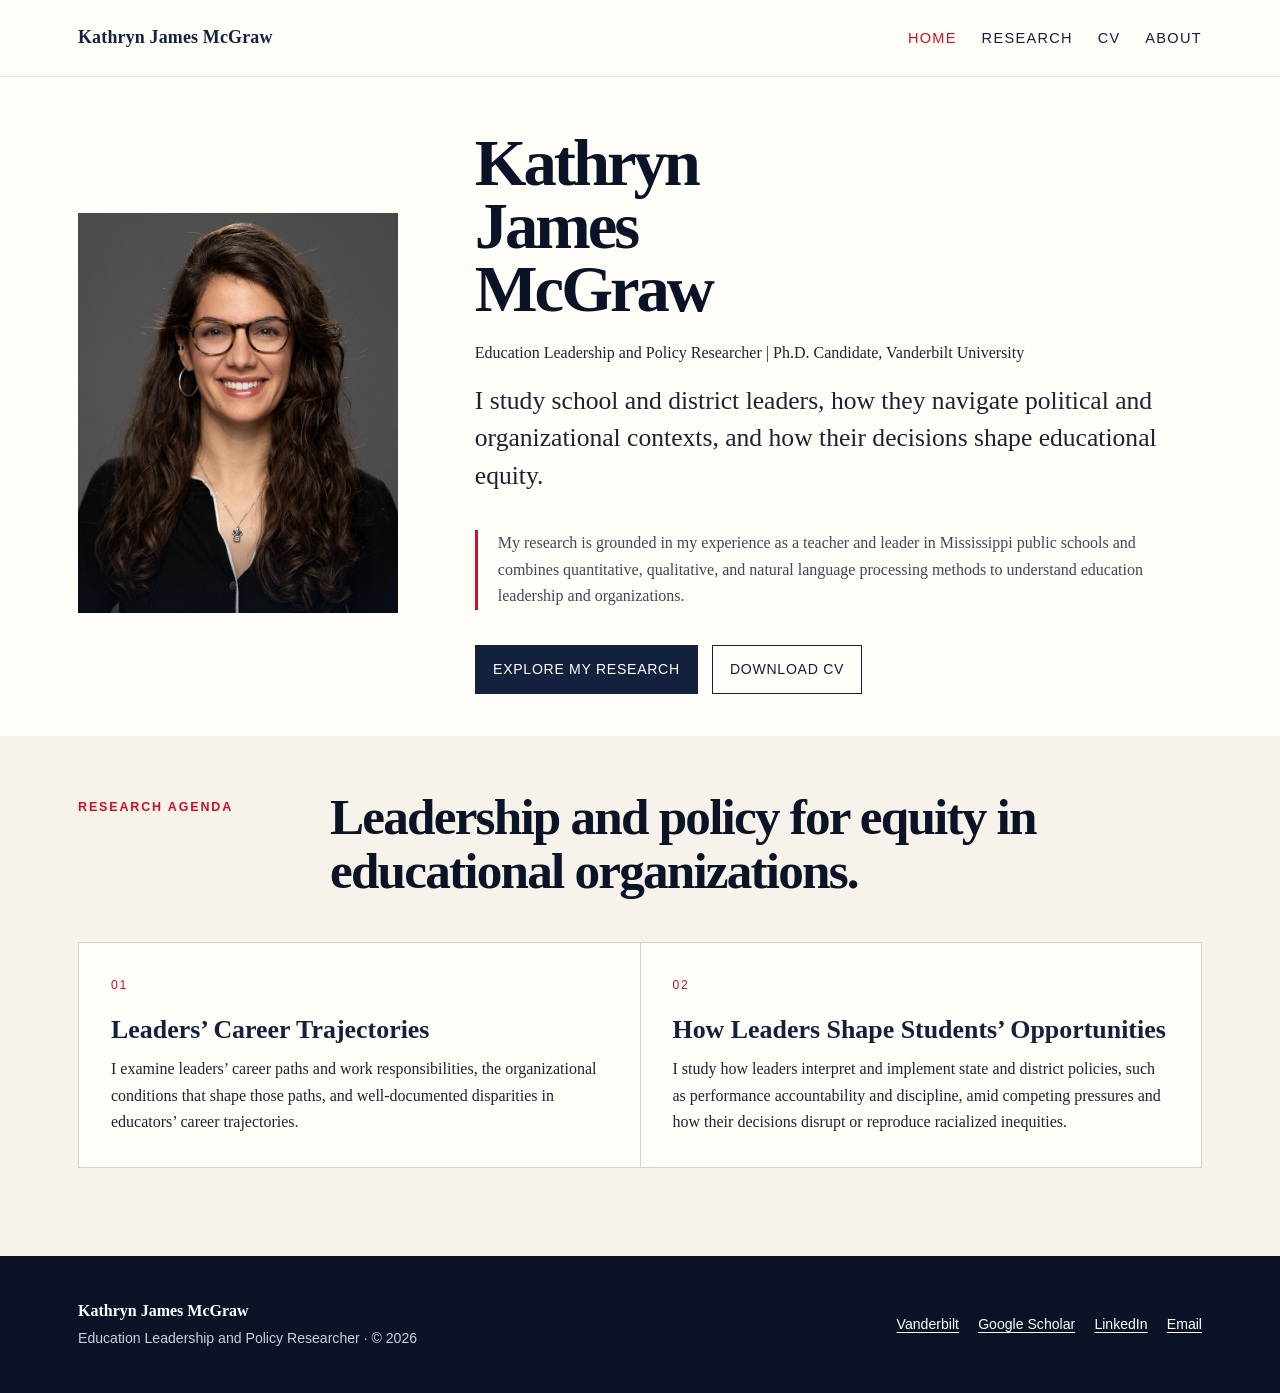
==== index.html @ 390ae4b3 "Publish initial website" ====
<!doctype html>
<html lang="en">
<head>
  <meta charset="utf-8">
  <meta name="viewport" content="width=device-width, initial-scale=1">
  <meta name="description" content="Kathryn James McGraw is an education leadership and policy researcher and Ph.D. Candidate at Vanderbilt University.">
  <title>Kathryn James McGraw | Education Leadership and Policy Researcher</title>
  <link rel="stylesheet" href="styles.css">
</head>
<body>
<a class="skip-link" href="#main">Skip to content</a>
<header class="site-header">
  <nav class="nav-wrap" aria-label="Primary navigation">
    <a class="brand" href="index.html">Kathryn James McGraw</a>
    <button class="menu-button" aria-expanded="false" aria-controls="nav-links">Menu</button>
    <div class="nav-links" id="nav-links">
      <a class="active" href="index.html">Home</a>
      <a href="research.html">Research</a>
      <a href="cv.html">CV</a>
      <a href="about.html">About</a>
    </div>
  </nav>
</header>
<main id="main">
  <section class="hero">
    <div class="hero-photo"><img src="assets/headshot.jpg" alt="Portrait of Kathryn James McGraw"></div>
    <div class="hero-copy">
      <h1>Kathryn<br>James<br>McGraw</h1>
      <p class="professional-line">Education Leadership and Policy Researcher | Ph.D. Candidate, Vanderbilt University</p>
      <p class="lede">I study school and district leaders, how they navigate political and organizational contexts, and how their decisions shape educational equity.</p>
      <p class="story-line">My research is grounded in my experience as a teacher and leader in Mississippi public schools and combines quantitative, qualitative, and natural language processing methods to understand education leadership and organizations.</p>
      <div class="actions">
        <a class="button primary" href="research.html">Explore my research</a>
        <a class="button secondary" href="files/Kathryn_James_McGraw_CV.pdf">Download CV</a>
      </div>
    </div>
  </section>

  <section class="section alt">
    <div class="container">
      <div class="section-head">
        <div class="section-label">Research agenda</div>
        <h2>Leadership and policy for equity in educational organizations.</h2>
      </div>
      <div class="cards cards-two">
        <article class="card">
          <div class="number">01</div>
          <h3>Leaders’ Career Trajectories</h3>
          <p>I examine leaders’ career paths and work responsibilities, the organizational conditions that shape those paths, and well-documented disparities in educators’ career trajectories.</p>
        </article>
        <article class="card">
          <div class="number">02</div>
          <h3>How Leaders Shape Students’ Opportunities</h3>
          <p>I study how leaders interpret and implement state and district policies, such as performance accountability and discipline, amid competing pressures and how their decisions disrupt or reproduce racialized inequities.</p>
        </article>
      </div>
    </div>
  </section>
</main>
<footer class="site-footer">
  <div class="container footer-grid">
    <div><strong>Kathryn James McGraw</strong><br><span class="small">Education Leadership and Policy Researcher · © <span data-year></span></span></div>
    <div class="footer-links">
      <a href="https://peabody.vanderbilt.edu/person/kathryn-james-mcgraw/">Vanderbilt</a>
      <a href="https://scholar.google.com/citations?user=I312zUMAAAAJ&amp;hl=en">Google Scholar</a>
      <a href="https://www.linkedin.com/in/kathryn-james-mcgraw/">LinkedIn</a>
      <a href="mailto:kathryn.e.mcgraw@vanderbilt.edu">Email</a>
    </div>
  </div>
</footer>
<script src="script.js"></script>
</body>
</html>
---- styles.css ----
:root {
  --navy: #14213d;
  --navy-deep: #0b1326;
  --red: #ce1126;
  --cream: #f7f3ea;
  --paper: #fffdf8;
  --ink: #1d2430;
  --muted: #667085;
  --line: #d9d2c4;
  --max: 1180px;
  --serif: Georgia, 'Times New Roman', Times, serif;
  --sans: -apple-system, BlinkMacSystemFont, 'Segoe UI', sans-serif;
}

* { box-sizing: border-box; }
html { scroll-behavior: smooth; }
body {
  margin: 0;
  color: var(--ink);
  background: var(--paper);
  font-family: var(--serif);
  line-height: 1.65;
  -webkit-font-smoothing: antialiased;
}
a { color: var(--navy); text-decoration-thickness: 1px; text-underline-offset: 3px; }
a:hover { color: var(--red); }
img { max-width: 100%; display: block; }

.skip-link { position: absolute; left: -999px; top: 0; }
.skip-link:focus { left: 1rem; top: 1rem; z-index: 1000; background: white; padding: .75rem 1rem; }

.site-header {
  position: sticky;
  top: 0;
  z-index: 20;
  background: rgba(255,253,248,.96);
  border-bottom: 1px solid rgba(20,33,61,.12);
  backdrop-filter: blur(9px);
}
.nav-wrap {
  max-width: var(--max);
  margin: 0 auto;
  min-height: 76px;
  padding: 0 28px;
  display: flex;
  align-items: center;
  justify-content: space-between;
  gap: 2rem;
}
.brand { text-decoration: none; font-weight: 700; font-size: 1.12rem; letter-spacing: .01em; }
.nav-links { display: flex; gap: 1.55rem; align-items: center; }
.nav-links a { font-family: var(--sans); font-size: .91rem; text-decoration: none; text-transform: uppercase; letter-spacing: .09em; }
.nav-links a.active { color: var(--red); }
.menu-button { display: none; border: 0; background: none; font: inherit; color: var(--navy); }

.container { max-width: var(--max); margin: 0 auto; padding: 0 28px; }
.hero {
  display: grid;
  grid-template-columns: minmax(320px, 1.05fr) minmax(420px, 1fr);
  align-items: stretch;
  min-height: calc(100vh - 76px);
}
.hero-photo { position: relative; overflow: hidden; min-height: 650px; background: var(--navy); }
.hero-photo img { width: 100%; height: 100%; object-fit: cover; object-position: center 20%; filter: saturate(.9) contrast(1.02); }
.hero-photo::after { content: ''; position: absolute; inset: auto 0 0 0; height: 22%; background: linear-gradient(transparent, rgba(11,19,38,.42)); }
.hero-copy { padding: clamp(60px, 7vw, 116px) clamp(36px, 6vw, 94px); display: flex; flex-direction: column; justify-content: center; background: var(--cream); }
.eyebrow { font-family: var(--sans); color: var(--red); text-transform: uppercase; letter-spacing: .16em; font-size: .79rem; font-weight: 700; margin: 0 0 1.1rem; }
h1 { color: var(--navy-deep); font-size: clamp(3.2rem, 6vw, 6.5rem); line-height: .95; letter-spacing: -.045em; margin: 0 0 1.2rem; font-weight: 600; }
.subtitle { font-size: clamp(1.25rem, 2vw, 1.55rem); color: var(--navy); margin: 0 0 2rem; }
.lede { font-size: clamp(1.25rem, 2vw, 1.66rem); line-height: 1.45; margin: 0 0 2.3rem; max-width: 720px; }
.story-line { border-left: 3px solid var(--red); padding-left: 1.25rem; color: #404755; margin: 0 0 2.2rem; max-width: 680px; }
.actions { display: flex; flex-wrap: wrap; gap: .85rem; }
.button { display: inline-flex; align-items: center; justify-content: center; gap: .45rem; padding: .76rem 1.08rem; border: 1px solid var(--navy); font-family: var(--sans); font-size: .88rem; letter-spacing: .05em; text-decoration: none; text-transform: uppercase; }
.button.primary { color: white; background: var(--navy); }
.button.primary:hover { background: var(--red); border-color: var(--red); }
.button.secondary { background: transparent; }

.section { padding: 88px 0; }
.section.alt { background: var(--cream); }
.section-head { display: grid; grid-template-columns: 220px 1fr; gap: 2rem; margin-bottom: 44px; align-items: start; }
.section-label { font-family: var(--sans); text-transform: uppercase; letter-spacing: .15em; color: var(--red); font-size: .78rem; font-weight: 700; padding-top: .45rem; }
h2 { margin: 0; font-size: clamp(2.3rem, 4vw, 4.3rem); line-height: 1.05; color: var(--navy-deep); letter-spacing: -.035em; font-weight: 600; }
h3 { margin: 0 0 .7rem; font-size: 1.62rem; color: var(--navy); line-height: 1.2; }
p { margin-top: 0; }

.cards { display: grid; grid-template-columns: repeat(3, 1fr); gap: 1px; background: var(--line); border: 1px solid var(--line); }
.card { background: var(--paper); padding: 32px; }
.card .number { font-family: var(--sans); color: var(--red); font-size: .76rem; letter-spacing: .14em; margin-bottom: 1.2rem; }
.card p { margin-bottom: 0; }

.page-hero { padding: 92px 0 66px; background: var(--cream); border-bottom: 1px solid var(--line); }
.page-hero .container { display: grid; grid-template-columns: 220px 1fr; gap: 2rem; }
.page-hero p { max-width: 760px; font-size: 1.28rem; margin-top: 1.25rem; }

.research-block { display: grid; grid-template-columns: 270px 1fr; gap: 54px; padding: 50px 0; border-top: 1px solid var(--line); }
.research-block:first-of-type { border-top: 0; padding-top: 0; }
.research-kicker { font-family: var(--sans); color: var(--red); text-transform: uppercase; letter-spacing: .14em; font-size: .75rem; }
.project-list { list-style: none; padding: 0; margin: 1.6rem 0 0; }
.project-list li { padding: 1.05rem 0; border-top: 1px solid var(--line); }
.project-title { font-weight: 700; color: var(--navy); }
.project-meta { color: var(--muted); font-family: var(--sans); font-size: .9rem; margin-top: .25rem; }

.pub-list { list-style: none; padding: 0; margin: 0; }
.pub-list li { padding: 1.3rem 0; border-top: 1px solid var(--line); }
.pub-list li:first-child { border-top: 0; }
.pub-type { font-family: var(--sans); color: var(--red); font-size: .73rem; text-transform: uppercase; letter-spacing: .12em; display: block; margin-bottom: .25rem; }

.cv-layout { display: grid; grid-template-columns: 320px 1fr; gap: 56px; align-items: start; }
.cv-panel { position: sticky; top: 108px; background: var(--navy); color: white; padding: 32px; }
.cv-panel h3 { color: white; }
.cv-panel a { color: white; }
.cv-viewer { width: 100%; min-height: 940px; border: 1px solid var(--line); background: white; }

.about-grid { display: grid; grid-template-columns: minmax(280px, .72fr) minmax(420px, 1.25fr); gap: 70px; align-items: start; }
.about-photo { position: sticky; top: 108px; }
.about-photo img { width: 100%; aspect-ratio: 4/5; object-fit: cover; object-position: center top; }
.about-copy p { font-size: 1.12rem; }
.about-copy .intro { font-size: 1.45rem; line-height: 1.48; color: var(--navy); }
.link-row { display: flex; gap: 1rem; flex-wrap: wrap; padding-top: 1rem; }

.site-footer { background: var(--navy-deep); color: white; padding: 42px 0; }
.footer-grid { display: flex; align-items: center; justify-content: space-between; gap: 2rem; }
.site-footer a { color: white; }
.footer-links { display: flex; flex-wrap: wrap; gap: 1.2rem; font-family: var(--sans); font-size: .88rem; }
.small { font-size: .88rem; color: #c9d0de; font-family: var(--sans); }

@media (max-width: 900px) {
  .hero { grid-template-columns: 1fr; min-height: auto; }
  .hero-photo { min-height: 72vh; }
  .hero-copy { padding: 58px 28px 70px; }
  h1 { font-size: clamp(3.2rem, 14vw, 5rem); }
  .cards { grid-template-columns: 1fr; }
  .section-head, .page-hero .container, .research-block, .cv-layout, .about-grid { grid-template-columns: 1fr; }
  .cv-panel, .about-photo { position: static; }
  .section-head { gap: .6rem; }
  .page-hero .container { gap: .5rem; }
}

@media (max-width: 700px) {
  .nav-wrap { min-height: 66px; padding: 0 20px; }
  .menu-button { display: block; }
  .nav-links { display: none; position: absolute; top: 66px; left: 0; right: 0; background: var(--paper); padding: 1.2rem 20px 1.5rem; border-bottom: 1px solid var(--line); flex-direction: column; align-items: flex-start; gap: .8rem; }
  .nav-links.open { display: flex; }
  .container { padding: 0 20px; }
  .hero-photo { min-height: 60vh; }
  .section { padding: 64px 0; }
  .page-hero { padding: 68px 0 48px; }
  .footer-grid { align-items: flex-start; flex-direction: column; }
  .cv-viewer { min-height: 720px; }
}


/* Draft 2 refinements */
.cards-two { grid-template-columns: repeat(2, minmax(0, 1fr)); }
.cv-main { background: var(--cream, #f7f3e8); }
.cv-only { padding: clamp(1rem, 2.5vw, 2.5rem); }
.cv-viewer-large { display: block; width: min(1180px, 100%); height: calc(100vh - 150px); min-height: 760px; margin: 0 auto; border: 1px solid rgba(20, 43, 72, .18); box-shadow: 0 12px 36px rgba(20, 43, 72, .12); background: white; }
@media (max-width: 760px) { .cards-two { grid-template-columns: 1fr; } .cv-only { padding: .75rem; } .cv-viewer-large { height: calc(100vh - 120px); min-height: 620px; } }


/* Compact two-column research strands */
.research-strand {
  grid-template-columns: minmax(220px, 30%) minmax(0, 70%);
  gap: clamp(28px, 4vw, 48px);
  align-items: start;
  padding: 38px 0;
}
.research-strand:first-of-type { padding-top: 0; }
.research-overview p { margin: .9rem 0 0; }
.compact-projects { margin: 0; }
.compact-projects li { padding: .85rem 0; }
.compact-projects li:first-child { padding-top: 0; border-top: 0; }
@media (max-width: 900px) {
  .research-strand { grid-template-columns: 1fr; gap: 16px; }
  .compact-projects { margin-top: .25rem; }
}


/* Compact homepage hero and higher research agenda */
@media (min-width: 901px) {
  .hero {
    max-width: var(--max);
    margin: 0 auto;
    padding: 46px 28px 34px;
    grid-template-columns: minmax(230px, 320px) minmax(0, 1fr);
    gap: clamp(42px, 6vw, 82px);
    align-items: center;
    min-height: auto;
  }
  .hero-photo {
    min-height: 0;
    height: auto;
    aspect-ratio: 4 / 5;
    align-self: center;
  }
  .hero-copy {
    padding: 8px 0;
    background: transparent;
  }
  .hero-copy h1 {
    font-size: clamp(3.35rem, 5.2vw, 5.45rem);
  }
  .hero + .section {
    padding-top: 54px;
  }
}

.project-title a {
  color: inherit;
  text-decoration-thickness: 1px;
  text-underline-offset: 4px;
}
.project-title a:hover { color: var(--red); }
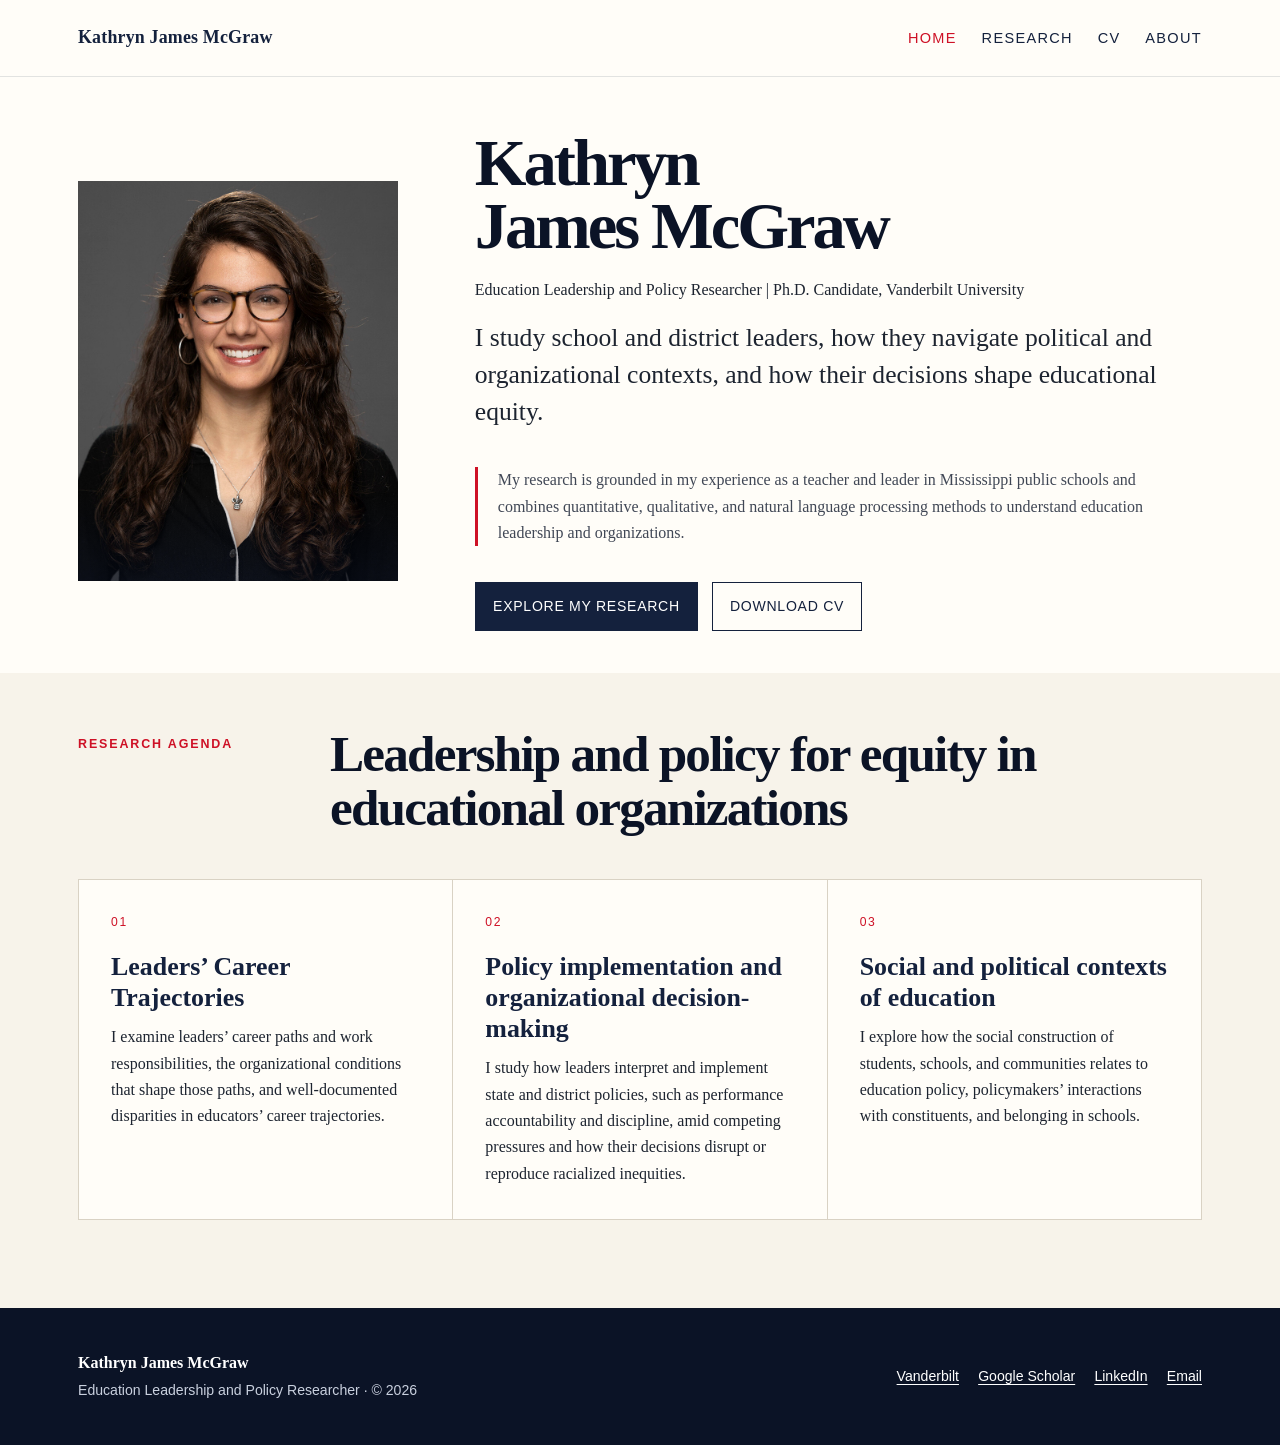
==== commit eea4da06: "Add files via upload" ====
--- a/index.html
+++ b/index.html
@@ -25,7 +25,7 @@
   <section class="hero">
     <div class="hero-photo"><img src="assets/headshot.jpg" alt="Portrait of Kathryn James McGraw"></div>
     <div class="hero-copy">
-      <h1>Kathryn<br>James<br>McGraw</h1>
+      <h1>Kathryn<br>James McGraw</h1>
       <p class="professional-line">Education Leadership and Policy Researcher | Ph.D. Candidate, Vanderbilt University</p>
       <p class="lede">I study school and district leaders, how they navigate political and organizational contexts, and how their decisions shape educational equity.</p>
       <p class="story-line">My research is grounded in my experience as a teacher and leader in Mississippi public schools and combines quantitative, qualitative, and natural language processing methods to understand education leadership and organizations.</p>
@@ -40,9 +40,9 @@
     <div class="container">
       <div class="section-head">
         <div class="section-label">Research agenda</div>
-        <h2>Leadership and policy for equity in educational organizations.</h2>
+        <h2>Leadership and policy for equity in educational organizations</h2>
       </div>
-      <div class="cards cards-two">
+      <div class="cards">
         <article class="card">
           <div class="number">01</div>
           <h3>Leaders’ Career Trajectories</h3>
@@ -50,8 +50,13 @@
         </article>
         <article class="card">
           <div class="number">02</div>
-          <h3>How Leaders Shape Students’ Opportunities</h3>
+          <h3>Policy implementation and organizational decision-making</h3>
           <p>I study how leaders interpret and implement state and district policies, such as performance accountability and discipline, amid competing pressures and how their decisions disrupt or reproduce racialized inequities.</p>
+        </article>
+        <article class="card">
+          <div class="number">03</div>
+          <h3>Social and political contexts of education</h3>
+          <p>I explore how the social construction of students, schools, and communities relates to education policy, policymakers’ interactions with constituents, and belonging in schools.</p>
         </article>
       </div>
     </div>
--- a/styles.css
+++ b/styles.css
@@ -211,3 +211,26 @@
   text-underline-offset: 4px;
 }
 .project-title a:hover { color: var(--red); }
+
+.project-heading-line {
+  display: flex;
+  align-items: baseline;
+  justify-content: space-between;
+  gap: 1rem;
+}
+.project-kicker {
+  flex: 0 0 auto;
+  white-space: nowrap;
+  text-align: right;
+}
+@media (max-width: 640px) {
+  .project-heading-line { align-items: flex-start; flex-direction: column; gap: .2rem; }
+  .project-kicker { text-align: left; }
+}
+
+/* Research page title aligned with the publications heading */
+.research-page-title {
+  font-size: clamp(2.3rem, 4vw, 4.3rem);
+  line-height: 1.05;
+  letter-spacing: -.035em;
+}
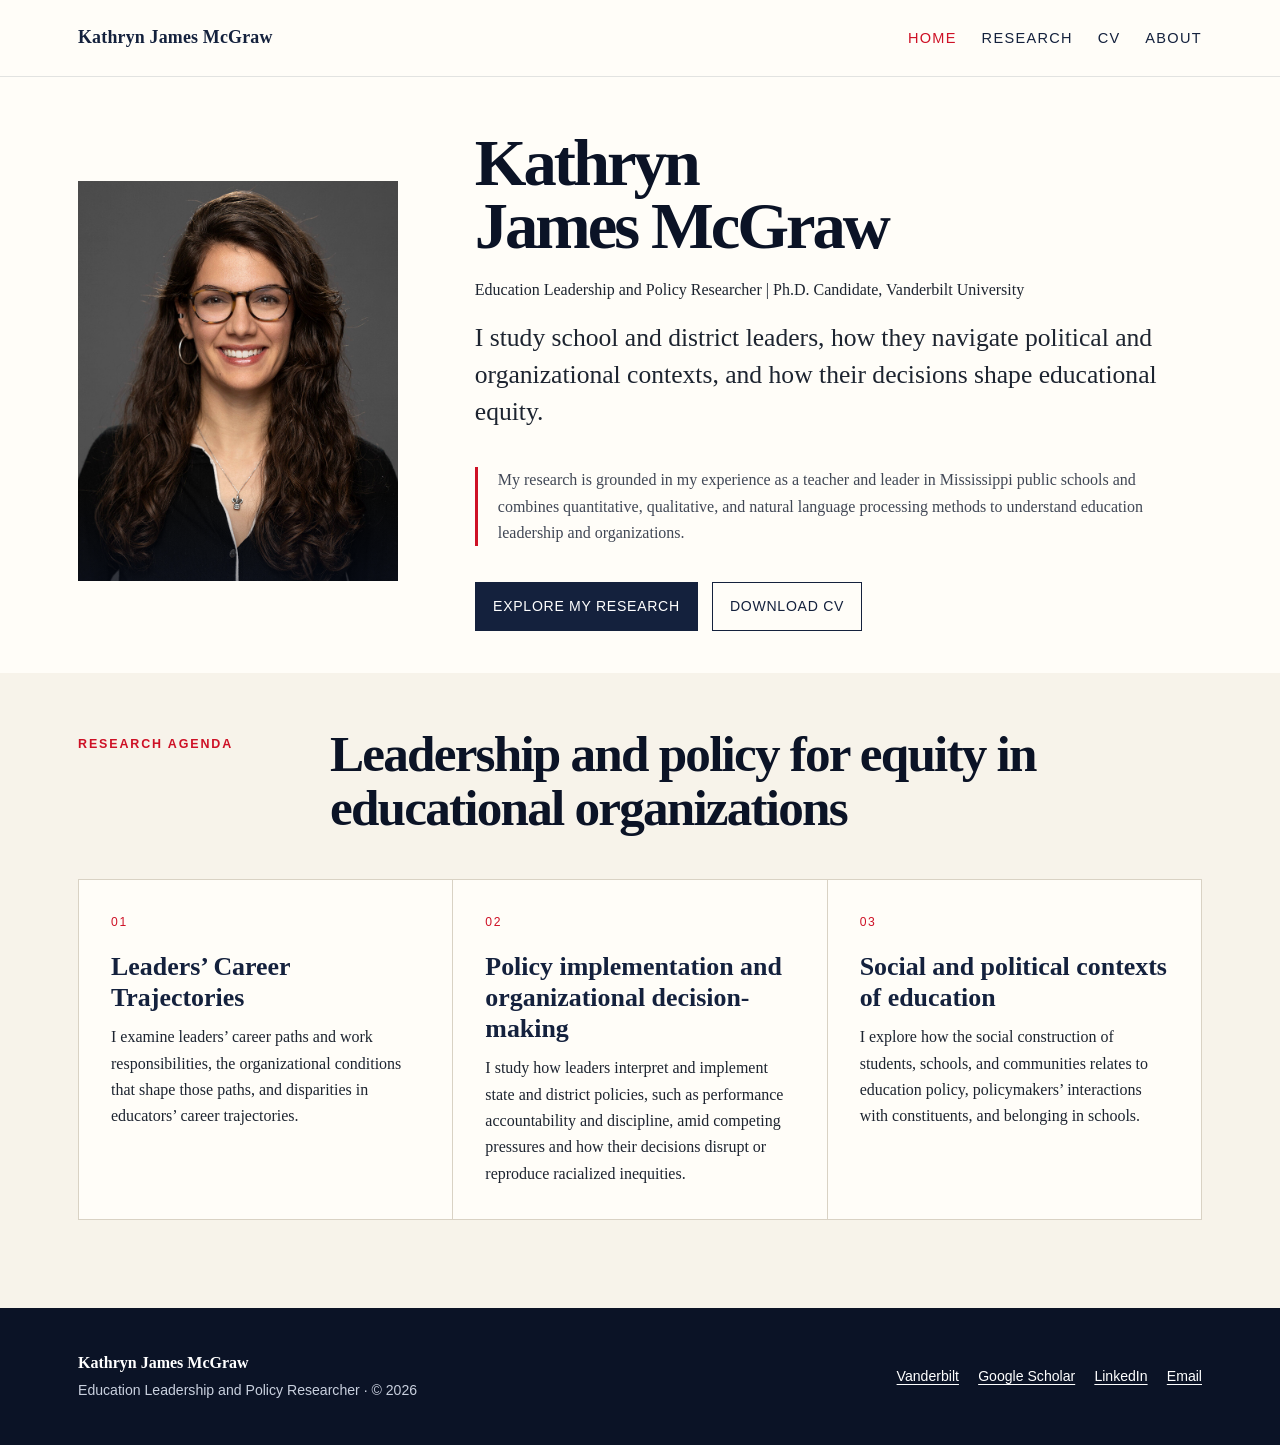
==== commit 32cbb26a: "Update index.html" ====
--- a/index.html
+++ b/index.html
@@ -46,7 +46,7 @@
         <article class="card">
           <div class="number">01</div>
           <h3>Leaders’ Career Trajectories</h3>
-          <p>I examine leaders’ career paths and work responsibilities, the organizational conditions that shape those paths, and well-documented disparities in educators’ career trajectories.</p>
+          <p>I examine leaders’ career paths and work responsibilities, the organizational conditions that shape those paths, and disparities in educators’ career trajectories.</p>
         </article>
         <article class="card">
           <div class="number">02</div>
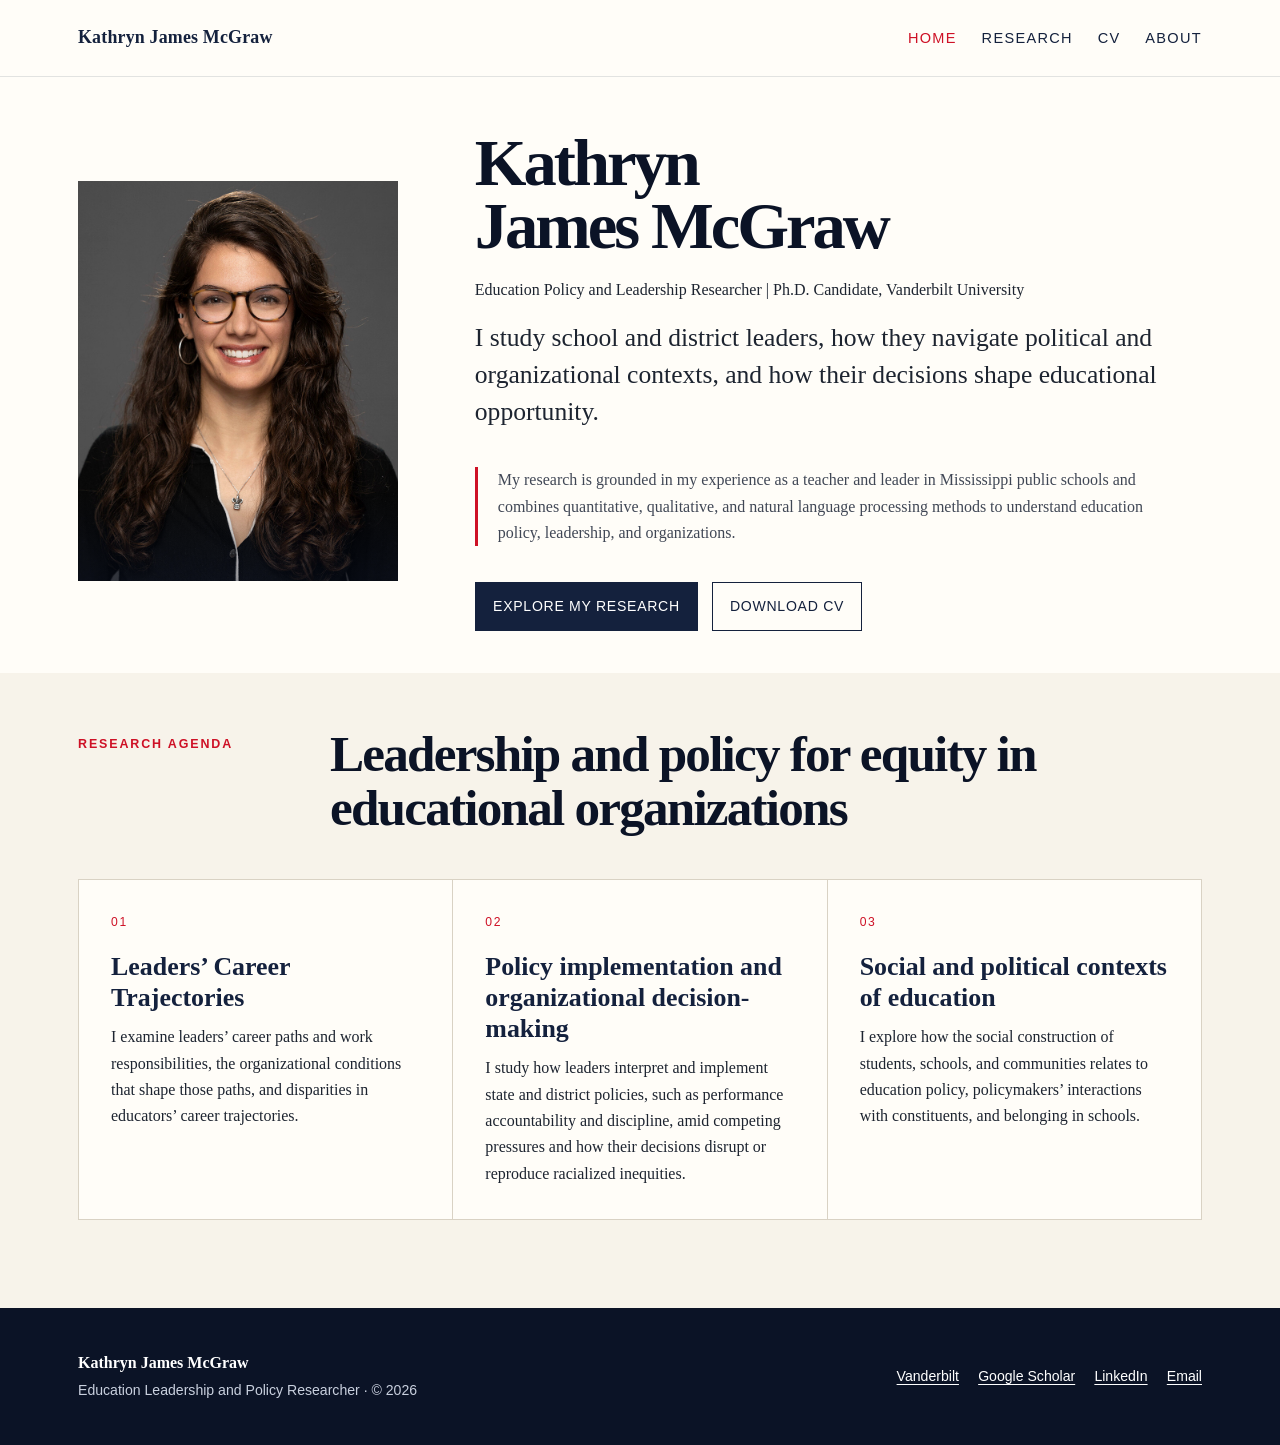
==== commit 78ed6079: "Update index.html" ====
--- a/index.html
+++ b/index.html
@@ -3,8 +3,8 @@
 <head>
   <meta charset="utf-8">
   <meta name="viewport" content="width=device-width, initial-scale=1">
-  <meta name="description" content="Kathryn James McGraw is an education leadership and policy researcher and Ph.D. Candidate at Vanderbilt University.">
-  <title>Kathryn James McGraw | Education Leadership and Policy Researcher</title>
+  <meta name="description" content="Kathryn James McGraw is an education policy and leadership researcher and Ph.D. Candidate at Vanderbilt University.">
+  <title>Kathryn James McGraw | Education Policy and Leadership Researcher</title>
   <link rel="stylesheet" href="styles.css">
 </head>
 <body>
@@ -26,9 +26,9 @@
     <div class="hero-photo"><img src="assets/headshot.jpg" alt="Portrait of Kathryn James McGraw"></div>
     <div class="hero-copy">
       <h1>Kathryn<br>James McGraw</h1>
-      <p class="professional-line">Education Leadership and Policy Researcher | Ph.D. Candidate, Vanderbilt University</p>
-      <p class="lede">I study school and district leaders, how they navigate political and organizational contexts, and how their decisions shape educational equity.</p>
-      <p class="story-line">My research is grounded in my experience as a teacher and leader in Mississippi public schools and combines quantitative, qualitative, and natural language processing methods to understand education leadership and organizations.</p>
+      <p class="professional-line">Education Policy and Leadership Researcher | Ph.D. Candidate, Vanderbilt University</p>
+      <p class="lede">I study school and district leaders, how they navigate political and organizational contexts, and how their decisions shape educational opportunity.</p>
+      <p class="story-line">My research is grounded in my experience as a teacher and leader in Mississippi public schools and combines quantitative, qualitative, and natural language processing methods to understand education policy, leadership, and organizations.</p>
       <div class="actions">
         <a class="button primary" href="research.html">Explore my research</a>
         <a class="button secondary" href="files/Kathryn_James_McGraw_CV.pdf">Download CV</a>
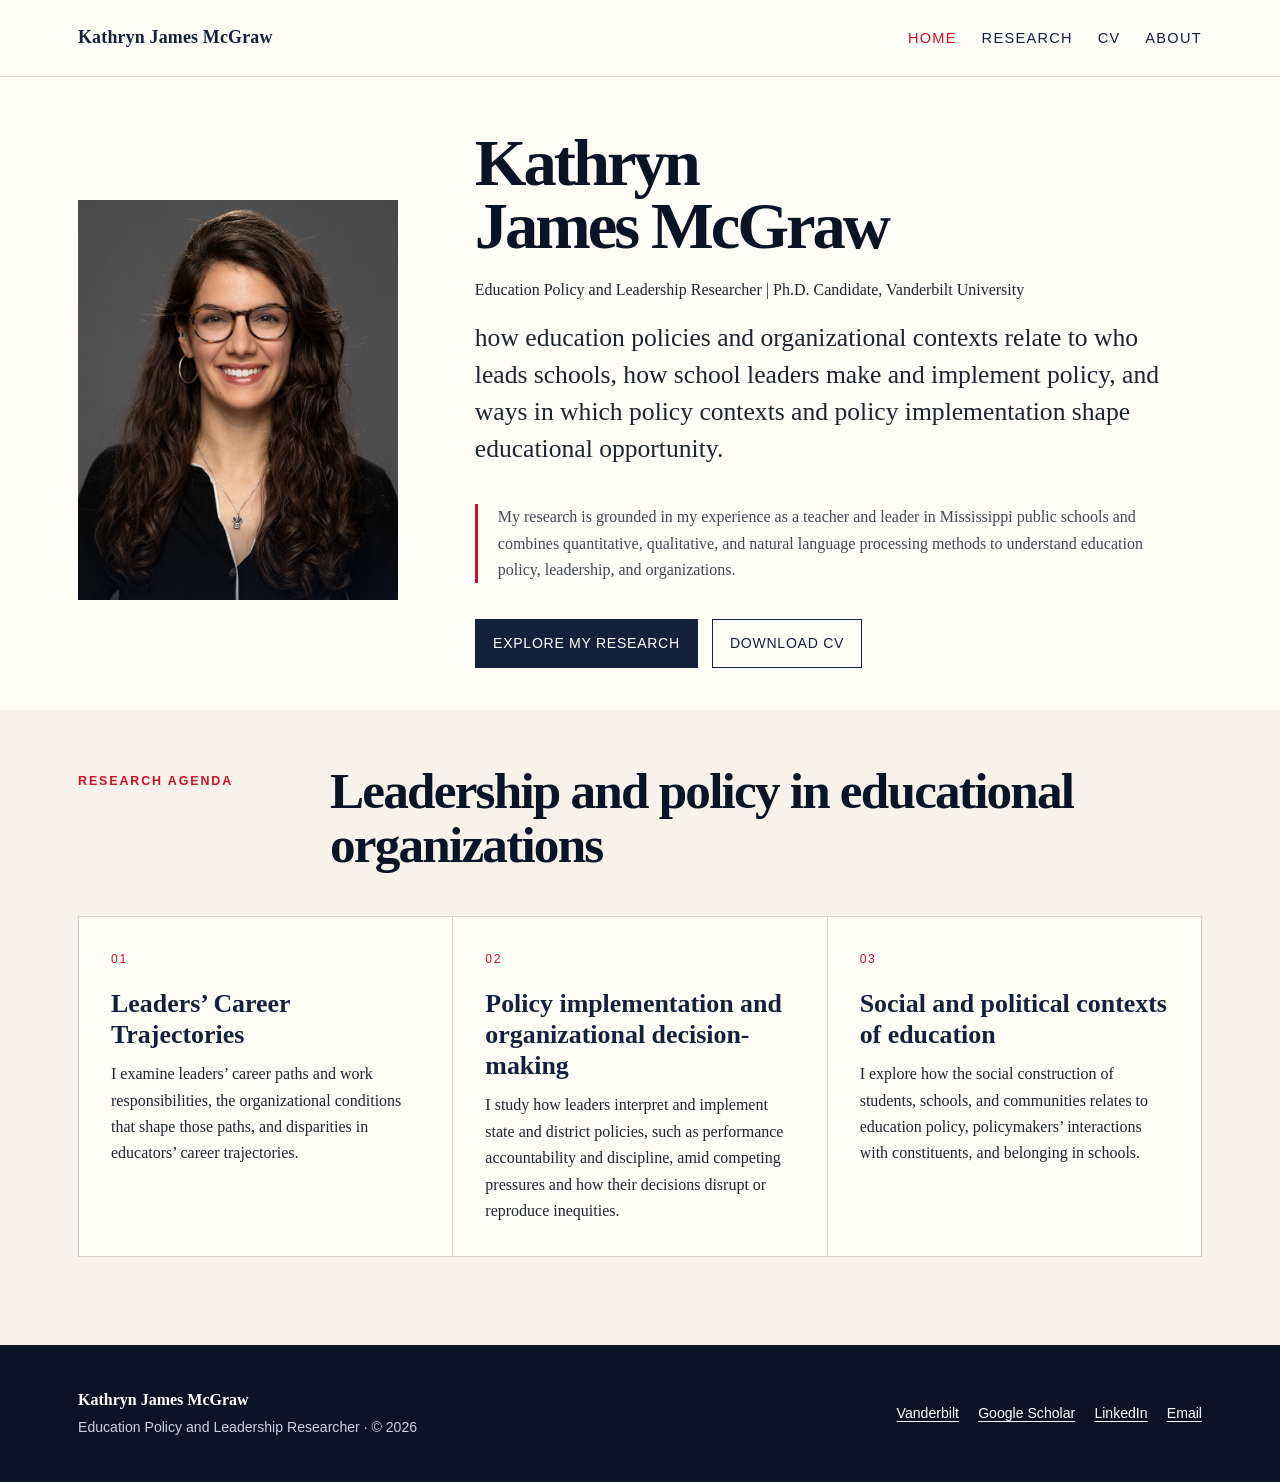
==== commit 47dae677: "Update index.html" ====
--- a/index.html
+++ b/index.html
@@ -27,7 +27,7 @@
     <div class="hero-copy">
       <h1>Kathryn<br>James McGraw</h1>
       <p class="professional-line">Education Policy and Leadership Researcher | Ph.D. Candidate, Vanderbilt University</p>
-      <p class="lede">I study school and district leaders, how they navigate political and organizational contexts, and how their decisions shape educational opportunity.</p>
+      <p class="lede">how education policies and organizational contexts relate to who leads schools, how school leaders make and implement policy, and ways in which policy contexts and policy implementation shape educational opportunity.</p>
       <p class="story-line">My research is grounded in my experience as a teacher and leader in Mississippi public schools and combines quantitative, qualitative, and natural language processing methods to understand education policy, leadership, and organizations.</p>
       <div class="actions">
         <a class="button primary" href="research.html">Explore my research</a>
@@ -40,7 +40,7 @@
     <div class="container">
       <div class="section-head">
         <div class="section-label">Research agenda</div>
-        <h2>Leadership and policy for equity in educational organizations</h2>
+        <h2>Leadership and policy in educational organizations</h2>
       </div>
       <div class="cards">
         <article class="card">
@@ -51,7 +51,7 @@
         <article class="card">
           <div class="number">02</div>
           <h3>Policy implementation and organizational decision-making</h3>
-          <p>I study how leaders interpret and implement state and district policies, such as performance accountability and discipline, amid competing pressures and how their decisions disrupt or reproduce racialized inequities.</p>
+          <p>I study how leaders interpret and implement state and district policies, such as performance accountability and discipline, amid competing pressures and how their decisions disrupt or reproduce inequities.</p>
         </article>
         <article class="card">
           <div class="number">03</div>
@@ -64,7 +64,7 @@
 </main>
 <footer class="site-footer">
   <div class="container footer-grid">
-    <div><strong>Kathryn James McGraw</strong><br><span class="small">Education Leadership and Policy Researcher · © <span data-year></span></span></div>
+    <div><strong>Kathryn James McGraw</strong><br><span class="small">Education Policy and Leadership Researcher · © <span data-year></span></span></div>
     <div class="footer-links">
       <a href="https://peabody.vanderbilt.edu/person/kathryn-james-mcgraw/">Vanderbilt</a>
       <a href="https://scholar.google.com/citations?user=I312zUMAAAAJ&amp;hl=en">Google Scholar</a>
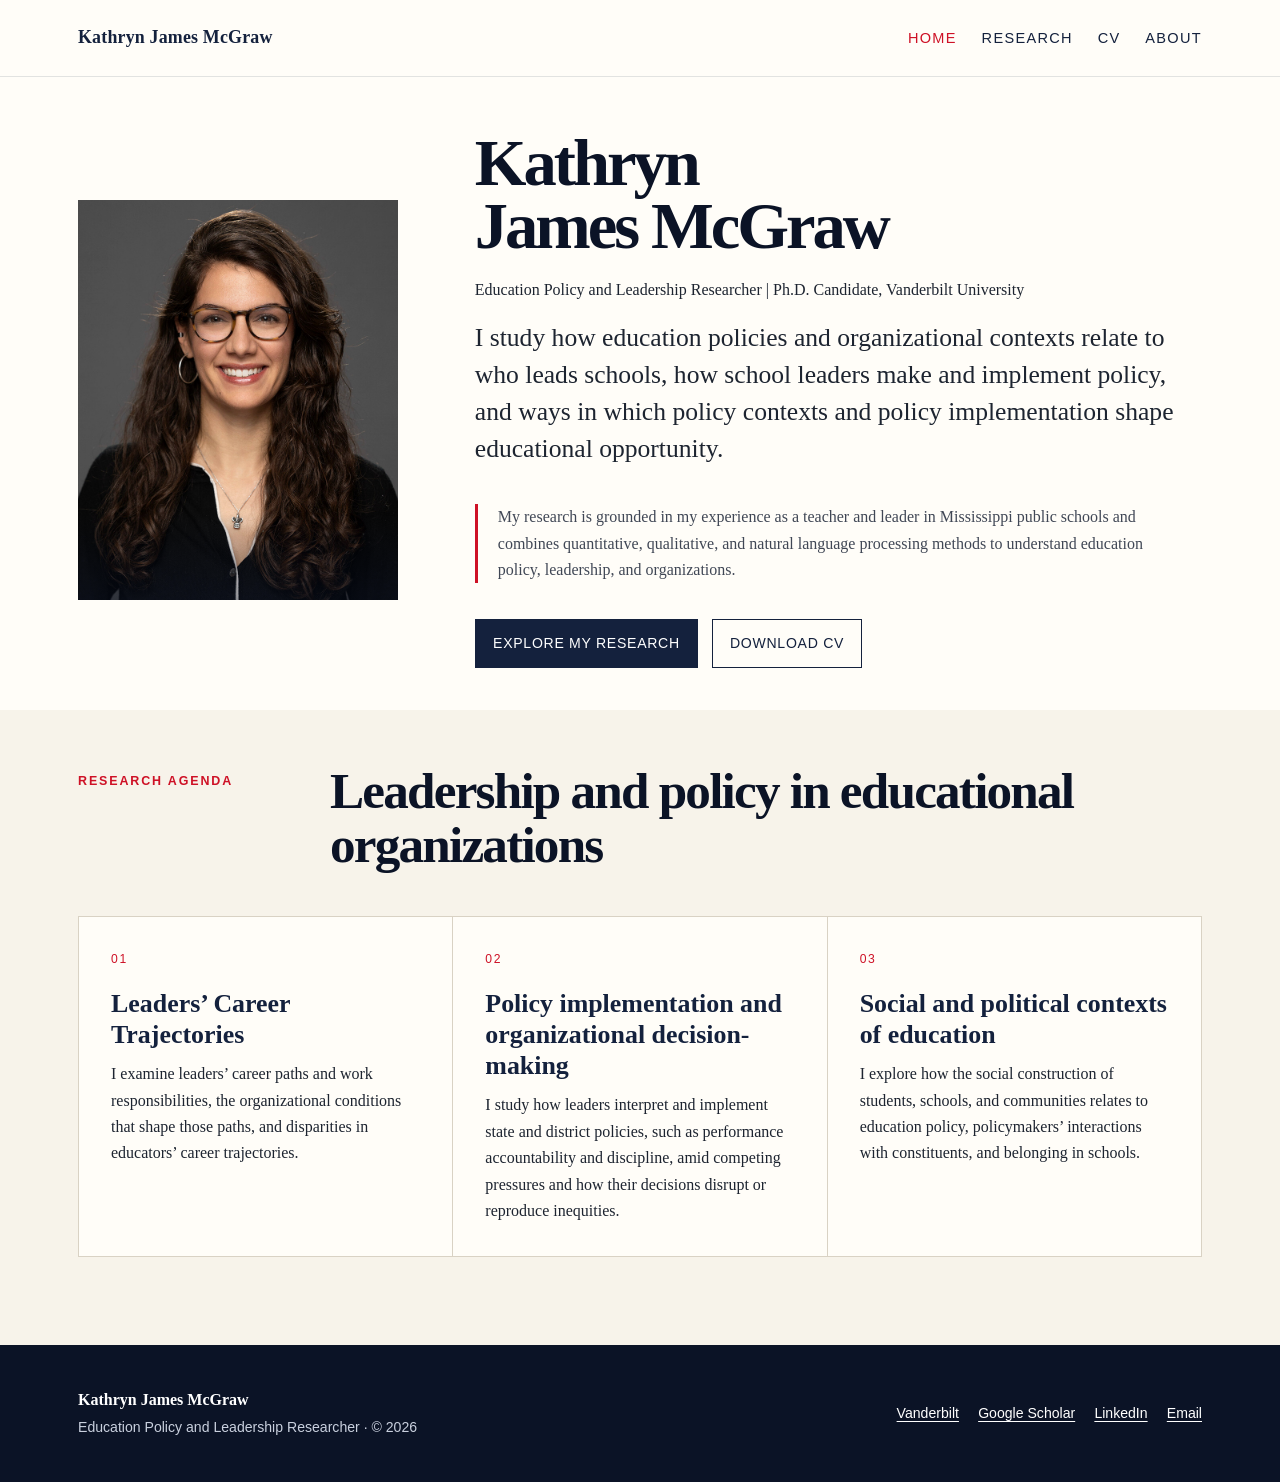
==== commit 5ad3d33f: "Update index.html" ====
--- a/index.html
+++ b/index.html
@@ -27,7 +27,7 @@
     <div class="hero-copy">
       <h1>Kathryn<br>James McGraw</h1>
       <p class="professional-line">Education Policy and Leadership Researcher | Ph.D. Candidate, Vanderbilt University</p>
-      <p class="lede">how education policies and organizational contexts relate to who leads schools, how school leaders make and implement policy, and ways in which policy contexts and policy implementation shape educational opportunity.</p>
+      <p class="lede">I study how education policies and organizational contexts relate to who leads schools, how school leaders make and implement policy, and ways in which policy contexts and policy implementation shape educational opportunity.</p>
       <p class="story-line">My research is grounded in my experience as a teacher and leader in Mississippi public schools and combines quantitative, qualitative, and natural language processing methods to understand education policy, leadership, and organizations.</p>
       <div class="actions">
         <a class="button primary" href="research.html">Explore my research</a>
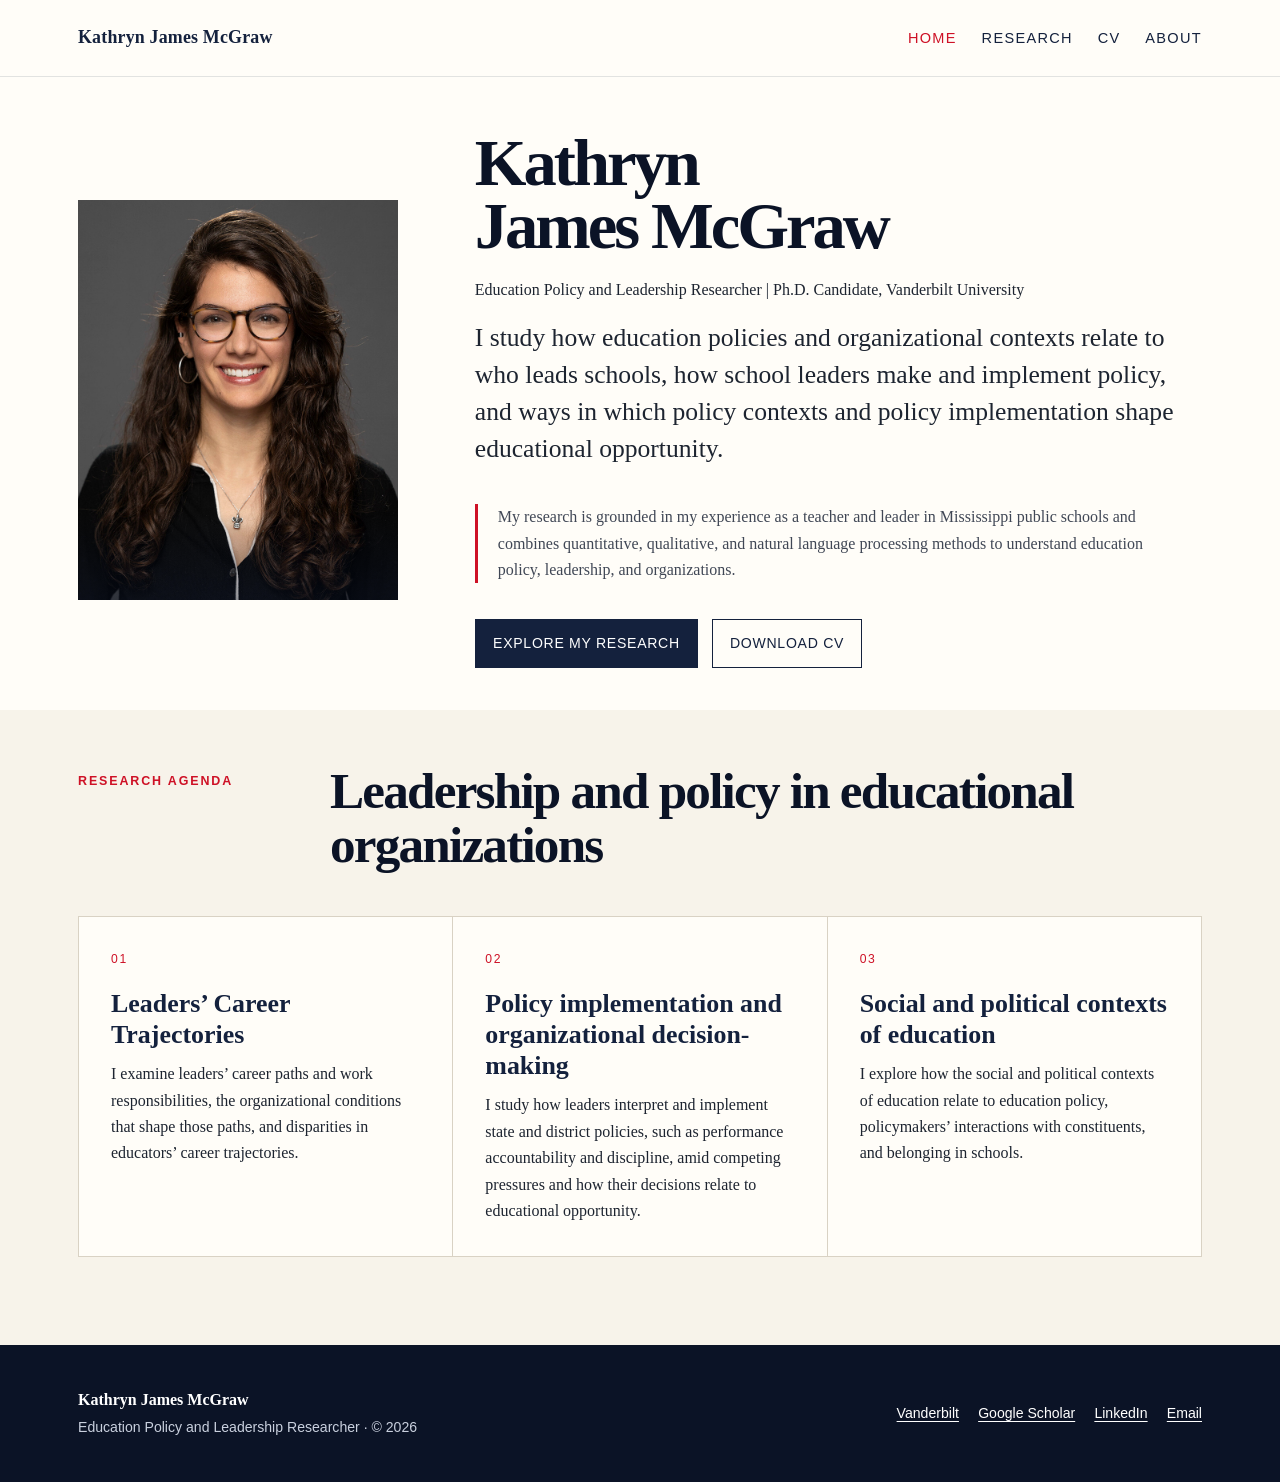
==== commit 68bd6760: "Update index.html" ====
--- a/index.html
+++ b/index.html
@@ -51,12 +51,12 @@
         <article class="card">
           <div class="number">02</div>
           <h3>Policy implementation and organizational decision-making</h3>
-          <p>I study how leaders interpret and implement state and district policies, such as performance accountability and discipline, amid competing pressures and how their decisions disrupt or reproduce inequities.</p>
+          <p>I study how leaders interpret and implement state and district policies, such as performance accountability and discipline, amid competing pressures and how their decisions relate to educational opportunity.</p>
         </article>
         <article class="card">
           <div class="number">03</div>
           <h3>Social and political contexts of education</h3>
-          <p>I explore how the social construction of students, schools, and communities relates to education policy, policymakers’ interactions with constituents, and belonging in schools.</p>
+          <p>I explore how the social and political contexts of education relate to education policy, policymakers’ interactions with constituents, and belonging in schools.</p>
         </article>
       </div>
     </div>
